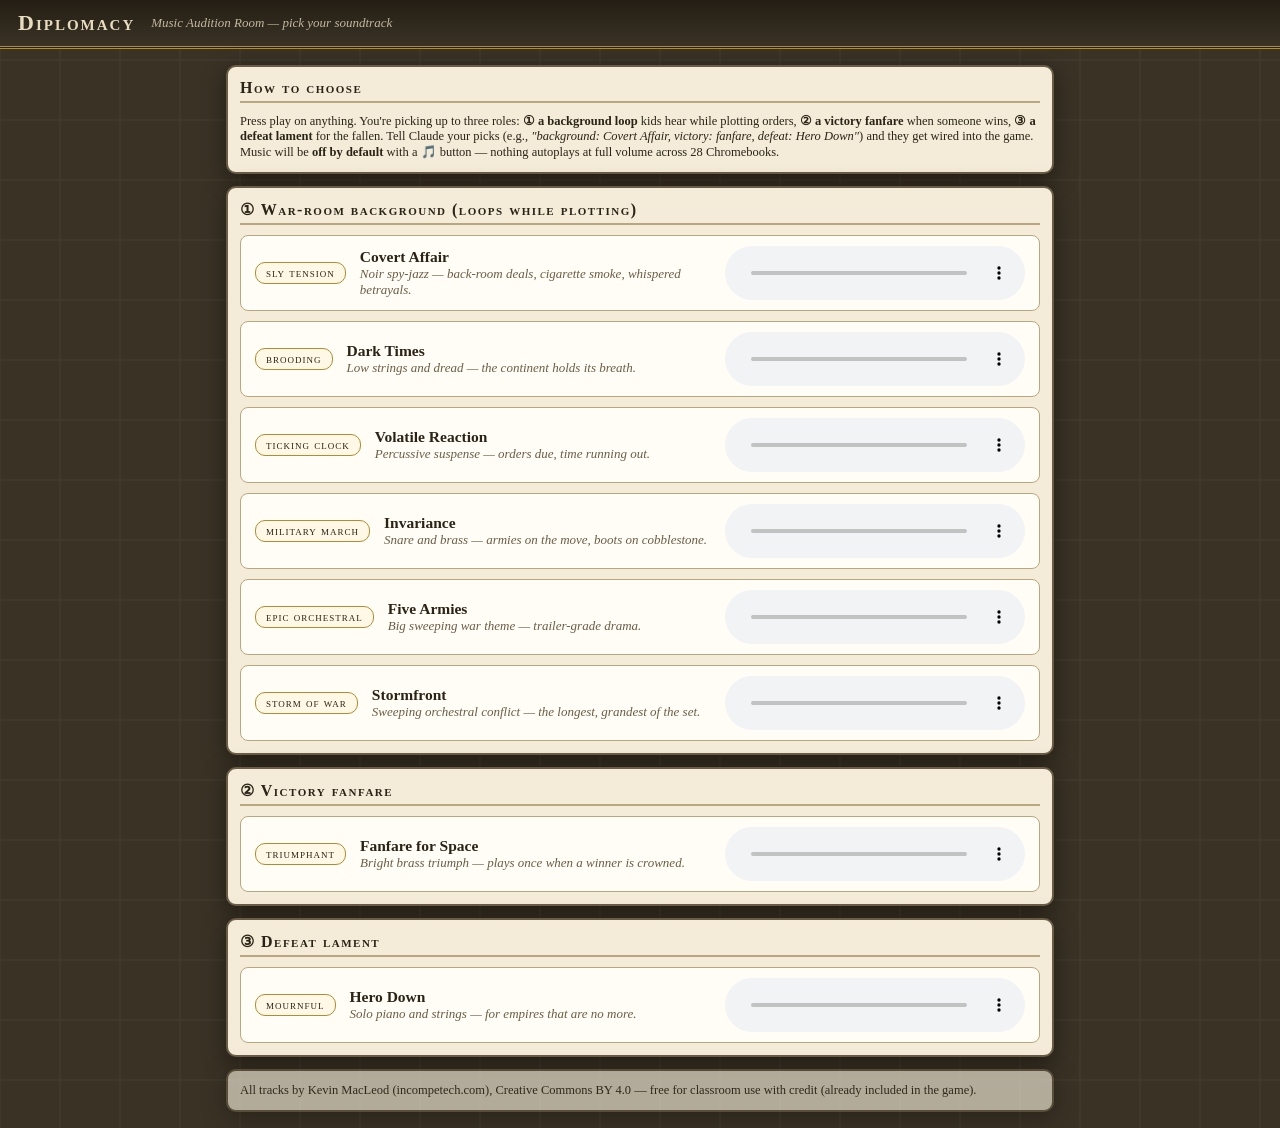
==== music.html @ abbc6f1a "Music audition room Co-Authored-By: Claude Fable 5 <noreply@anthropic.com>" ====
<!DOCTYPE html>
<html lang="en">
<head>
<meta charset="UTF-8">
<meta name="viewport" content="width=device-width, initial-scale=1.0">
<title>Diplomacy — Music Audition Room</title>
<link rel="stylesheet" href="css/style.css">
<style>
  .audwrap { max-width: 860px; margin: 0 auto; padding: 16px; display: flex; flex-direction: column; gap: 12px; }
  .trackcard { display: flex; align-items: center; gap: 14px; background: #fffdf6; border: 1px solid var(--line); border-radius: 8px; padding: 10px 14px; }
  .trackcard .info { flex: 1; min-width: 0; }
  .trackcard .tname { font-weight: bold; font-size: 15.5px; }
  .trackcard .tdesc { font-size: 13px; font-style: italic; color: #6b5d45; }
  .trackcard audio { width: 300px; }
  .moodtag { font-variant: small-caps; letter-spacing: 1px; font-size: 13px; padding: 2px 10px; border-radius: 10px; border: 1px solid var(--gold); background: #fff8e6; white-space: nowrap; }
  @media (max-width: 700px) { .trackcard { flex-direction: column; align-items: stretch; } .trackcard audio { width: 100%; } }
</style>
</head>
<body>
<header class="topbar">
  <h1>Diplomacy</h1>
  <span class="sub">Music Audition Room — pick your soundtrack</span>
</header>

<main class="audwrap">
  <div class="panel">
    <h2>How to choose</h2>
    <div class="small">
      Press play on anything. You're picking up to three roles:
      <b>① a background loop</b> kids hear while plotting orders,
      <b>② a victory fanfare</b> when someone wins,
      <b>③ a defeat lament</b> for the fallen.
      Tell Claude your picks (e.g., <i>"background: Covert Affair, victory: fanfare, defeat: Hero Down"</i>)
      and they get wired into the game. Music will be <b>off by default</b> with a 🎵 button —
      nothing autoplays at full volume across 28 Chromebooks.
    </div>
  </div>

  <div class="panel">
    <h2>① War-room background (loops while plotting)</h2>
    <div class="trackcard">
      <span class="moodtag">sly tension</span>
      <div class="info"><div class="tname">Covert Affair</div>
        <div class="tdesc">Noir spy-jazz — back-room deals, cigarette smoke, whispered betrayals.</div></div>
      <audio controls preload="none" src="audio/warroom-covert-affair.mp3"></audio>
    </div>
    <div class="trackcard">
      <span class="moodtag">brooding</span>
      <div class="info"><div class="tname">Dark Times</div>
        <div class="tdesc">Low strings and dread — the continent holds its breath.</div></div>
      <audio controls preload="none" src="audio/warroom-dark-times.mp3"></audio>
    </div>
    <div class="trackcard">
      <span class="moodtag">ticking clock</span>
      <div class="info"><div class="tname">Volatile Reaction</div>
        <div class="tdesc">Percussive suspense — orders due, time running out.</div></div>
      <audio controls preload="none" src="audio/warroom-volatile-reaction.mp3"></audio>
    </div>
    <div class="trackcard">
      <span class="moodtag">military march</span>
      <div class="info"><div class="tname">Invariance</div>
        <div class="tdesc">Snare and brass — armies on the move, boots on cobblestone.</div></div>
      <audio controls preload="none" src="audio/march-invariance.mp3"></audio>
    </div>
    <div class="trackcard">
      <span class="moodtag">epic orchestral</span>
      <div class="info"><div class="tname">Five Armies</div>
        <div class="tdesc">Big sweeping war theme — trailer-grade drama.</div></div>
      <audio controls preload="none" src="audio/battle-five-armies.mp3"></audio>
    </div>
    <div class="trackcard">
      <span class="moodtag">storm of war</span>
      <div class="info"><div class="tname">Stormfront</div>
        <div class="tdesc">Sweeping orchestral conflict — the longest, grandest of the set.</div></div>
      <audio controls preload="none" src="audio/battle-stormfront.mp3"></audio>
    </div>
  </div>

  <div class="panel">
    <h2>② Victory fanfare</h2>
    <div class="trackcard">
      <span class="moodtag">triumphant</span>
      <div class="info"><div class="tname">Fanfare for Space</div>
        <div class="tdesc">Bright brass triumph — plays once when a winner is crowned.</div></div>
      <audio controls preload="none" src="audio/victory-fanfare-for-space.mp3"></audio>
    </div>
  </div>

  <div class="panel">
    <h2>③ Defeat lament</h2>
    <div class="trackcard">
      <span class="moodtag">mournful</span>
      <div class="info"><div class="tname">Hero Down</div>
        <div class="tdesc">Solo piano and strings — for empires that are no more.</div></div>
      <audio controls preload="none" src="audio/defeat-hero-down.mp3"></audio>
    </div>
  </div>

  <div class="panel small muted">
    All tracks by Kevin MacLeod (incompetech.com), Creative Commons BY 4.0 — free for classroom use with credit (already included in the game).
  </div>
</main>
</body>
</html>
---- css/style.css ----
/* ============================================================
 * DIPLOMACY — 1901 vintage theme
 * ============================================================ */

:root {
  --ink: #2b2316;
  --paper: #f4ecd9;
  --paper-dark: #e6dabe;
  --accent: #7a1f1f;
  --gold: #b08d2e;
  --line: #b9a87f;
}

* { box-sizing: border-box; }

body {
  margin: 0;
  font-family: Georgia, 'Times New Roman', serif;
  background: #3a3225 url('data:image/svg+xml;utf8,<svg xmlns="http://www.w3.org/2000/svg" width="60" height="60" opacity="0.05"><rect width="60" height="60" fill="none" stroke="white"/></svg>');
  color: var(--ink);
}

header.topbar {
  background: linear-gradient(#241e14, #3a3225);
  color: #e8dcbf;
  padding: 10px 18px;
  display: flex;
  align-items: center;
  gap: 16px;
  flex-wrap: wrap;
  border-bottom: 3px double var(--gold);
}
header.topbar h1 {
  font-size: 22px; margin: 0; letter-spacing: 2px;
  font-variant: small-caps;
}
header.topbar .sub { font-size: 13px; opacity: .8; font-style: italic; }
.spacer { flex: 1; }

.badge {
  display: inline-block; padding: 3px 10px; border-radius: 4px;
  font-size: 13px; border: 1px solid var(--gold); background: #241e14;
}
.badge.power { font-weight: bold; letter-spacing: 1px; }
.badge.lock-on { background: #5e1f1a; border-color: #d77; }
.badge.lock-off { background: #1f4d2a; border-color: #7c7; }
.badge.phase { background: #1d2c4d; }

main.layout {
  display: grid;
  grid-template-columns: minmax(0, 1fr) 360px;
  gap: 12px;
  padding: 12px;
  max-width: 1700px;
  margin: 0 auto;
}
@media (max-width: 1000px) {
  main.layout { grid-template-columns: 1fr; }
}

.boardwrap {
  background: #5b4a8e;           /* the purple frame of the 1976 board */
  border: 3px solid #3e3263;
  border-radius: 8px;
  box-shadow: 0 6px 24px rgba(0,0,0,.45);
  padding: 10px;
}
svg.board { width: 100%; height: auto; display: block; border-radius: 3px; }

/* board element styles */
.prov { cursor: pointer; transition: filter .12s; }
.prov:hover { filter: brightness(1.08); }
.prov.hl-sel { stroke: #1d2c4d !important; stroke-width: 2 !important; filter: brightness(1.12); }
.prov.hl-target { stroke: #1f6b2a !important; stroke-width: 1.8 !important; filter: brightness(1.22); cursor: crosshair; }
.prov.hl-warn { stroke: #a33 !important; stroke-width: 1.8 !important; }
.unit.dislodged { animation: blink 1.1s infinite; }
@keyframes blink { 50% { opacity: .45; } }
.failx { font: 700 9px Georgia, serif; fill: #b3382c; }
.buildmark, .removemark { font: 700 9px Georgia, serif; fill: #1f6b2a; }
.removemark { fill: #b3382c; }

/* side panel */
.panel {
  background: var(--paper);
  border: 2px solid #6b5d45;
  border-radius: 10px;
  box-shadow: 0 6px 24px rgba(0,0,0,.45);
  padding: 12px;
  display: flex;
  flex-direction: column;
  gap: 10px;
  min-width: 0;
}
.panel h2 {
  margin: 0; font-size: 16px; font-variant: small-caps; letter-spacing: 1.5px;
  border-bottom: 2px solid var(--line); padding-bottom: 4px;
}
.tabs { display: flex; gap: 6px; }
.tabs button {
  flex: 1; padding: 6px 4px; cursor: pointer;
  font-family: inherit; font-size: 13px;
  background: var(--paper-dark); color: var(--ink);
  border: 1px solid var(--line); border-radius: 5px;
}
.tabs button.active { background: var(--ink); color: var(--paper); }

.actionbar { display: flex; flex-wrap: wrap; gap: 6px; }
button.act {
  padding: 7px 12px; cursor: pointer; font-family: inherit; font-size: 14px;
  background: #1d2c4d; color: #f4ecd9; border: 1px solid #0e1729; border-radius: 5px;
}
button.act:hover { filter: brightness(1.2); }
button.act.warn { background: #7a1f1f; }
button.act.good { background: #1f6b2a; }
button.act.ghost { background: var(--paper-dark); color: var(--ink); border-color: var(--line); }
button.act:disabled { opacity: .45; cursor: default; }

.hint {
  font-size: 13px; font-style: italic; background: #fff8e6;
  border: 1px dashed var(--gold); border-radius: 5px; padding: 7px 9px;
}

ul.orders { list-style: none; margin: 0; padding: 0; max-height: 260px; overflow-y: auto; }
ul.orders li {
  display: flex; align-items: center; gap: 8px;
  padding: 5px 7px; border-bottom: 1px solid var(--line); font-size: 14px;
}
ul.orders li .res-ok { color: #1f6b2a; font-weight: bold; }
ul.orders li .res-fail { color: #b3382c; font-weight: bold; }
ul.orders li button {
  margin-left: auto; background: none; border: none; color: #7a1f1f;
  font-size: 15px; cursor: pointer;
}
ul.orders li .note { font-size: 12px; color: #7a1f1f; font-style: italic; }

.statusline { font-size: 13px; }
.statusline .dot { display: inline-block; width: 10px; height: 10px; border-radius: 50%; margin-right: 4px; }

/* messages */
.msgs { display: flex; flex-direction: column; gap: 8px; }
.msglist { max-height: 280px; overflow-y: auto; display: flex; flex-direction: column; gap: 6px; padding: 4px; }
.msg { border-radius: 8px; padding: 6px 10px; font-size: 13.5px; max-width: 92%; border: 1px solid var(--line); }
.msg.out { align-self: flex-end; background: #e3ecdf; }
.msg.in { align-self: flex-start; background: #fff8e6; }
.msg .meta { font-size: 11px; opacity: .65; margin-bottom: 2px; }
.msgcompose { display: flex; gap: 6px; }
.msgcompose select, .msgcompose input, .msgcompose textarea {
  font-family: inherit; font-size: 13.5px; padding: 6px;
  border: 1px solid var(--line); border-radius: 5px; background: #fffdf6;
}
.msgcompose textarea { flex: 1; resize: vertical; min-height: 38px; }

/* join screen */
.joinwrap {
  min-height: 100vh; display: flex; align-items: center; justify-content: center;
  flex-direction: column; gap: 18px; padding: 20px;
}
.joincard {
  background: var(--paper); border: 3px double #6b5d45; border-radius: 12px;
  padding: 34px 40px; max-width: 460px; text-align: center;
  box-shadow: 0 10px 40px rgba(0,0,0,.6);
}
.joincard h1 { font-variant: small-caps; letter-spacing: 3px; margin: 0 0 4px; }
.joincard .tag { font-style: italic; color: #6b5d45; margin-bottom: 18px; }
.joincard input {
  width: 100%; font-size: 22px; text-align: center; letter-spacing: 3px;
  padding: 10px; border: 2px solid var(--line); border-radius: 6px;
  font-family: inherit; text-transform: uppercase; background: #fffdf6;
}
.joincard button { margin-top: 14px; width: 100%; font-size: 17px; }
.joinerr { color: #7a1f1f; font-weight: bold; min-height: 20px; margin-top: 10px; }

/* modal coast/choice picker */
.modal-back {
  position: fixed; inset: 0; background: rgba(20,15,8,.55);
  display: flex; align-items: center; justify-content: center; z-index: 50;
}
.modal {
  background: var(--paper); border: 2px solid #6b5d45; border-radius: 10px;
  padding: 20px 24px; min-width: 280px; text-align: center;
}
.modal h3 { margin: 0 0 12px; font-variant: small-caps; }
.modal .choices { display: flex; gap: 10px; justify-content: center; flex-wrap: wrap; }

/* banners */
.banner {
  padding: 9px 14px; border-radius: 6px; font-size: 14.5px;
  border: 1px solid;
}
.banner.locked { background: #f6dcd7; border-color: #b3382c; color: #5e1f1a; }
.banner.winner { background: #e9f3da; border-color: #1f6b2a; color: #1c3d12; font-weight: bold; }
.banner.info { background: #fff8e6; border-color: var(--gold); }

/* teacher dashboard bits */
table.games { width: 100%; border-collapse: collapse; font-size: 14px; }
table.games th, table.games td { border: 1px solid var(--line); padding: 6px 8px; text-align: left; }
table.games th { background: var(--paper-dark); font-variant: small-caps; }
table.games tr:hover td { background: #fff8e6; }
.codegrid { display: grid; grid-template-columns: repeat(auto-fill, minmax(150px, 1fr)); gap: 8px; }
.codecard {
  border: 1px solid var(--line); border-radius: 6px; padding: 8px; text-align: center;
  background: #fffdf6;
}
.codecard .pname { font-variant: small-caps; font-weight: bold; font-size: 13px; }
.codecard .code { font-size: 18px; letter-spacing: 2px; font-family: 'Courier New', monospace; font-weight: bold; }
.codecard button { font-size: 11px; margin-top: 4px; }
.mono { font-family: 'Courier New', monospace; }
.small { font-size: 12.5px; }
.muted { opacity: .65; }
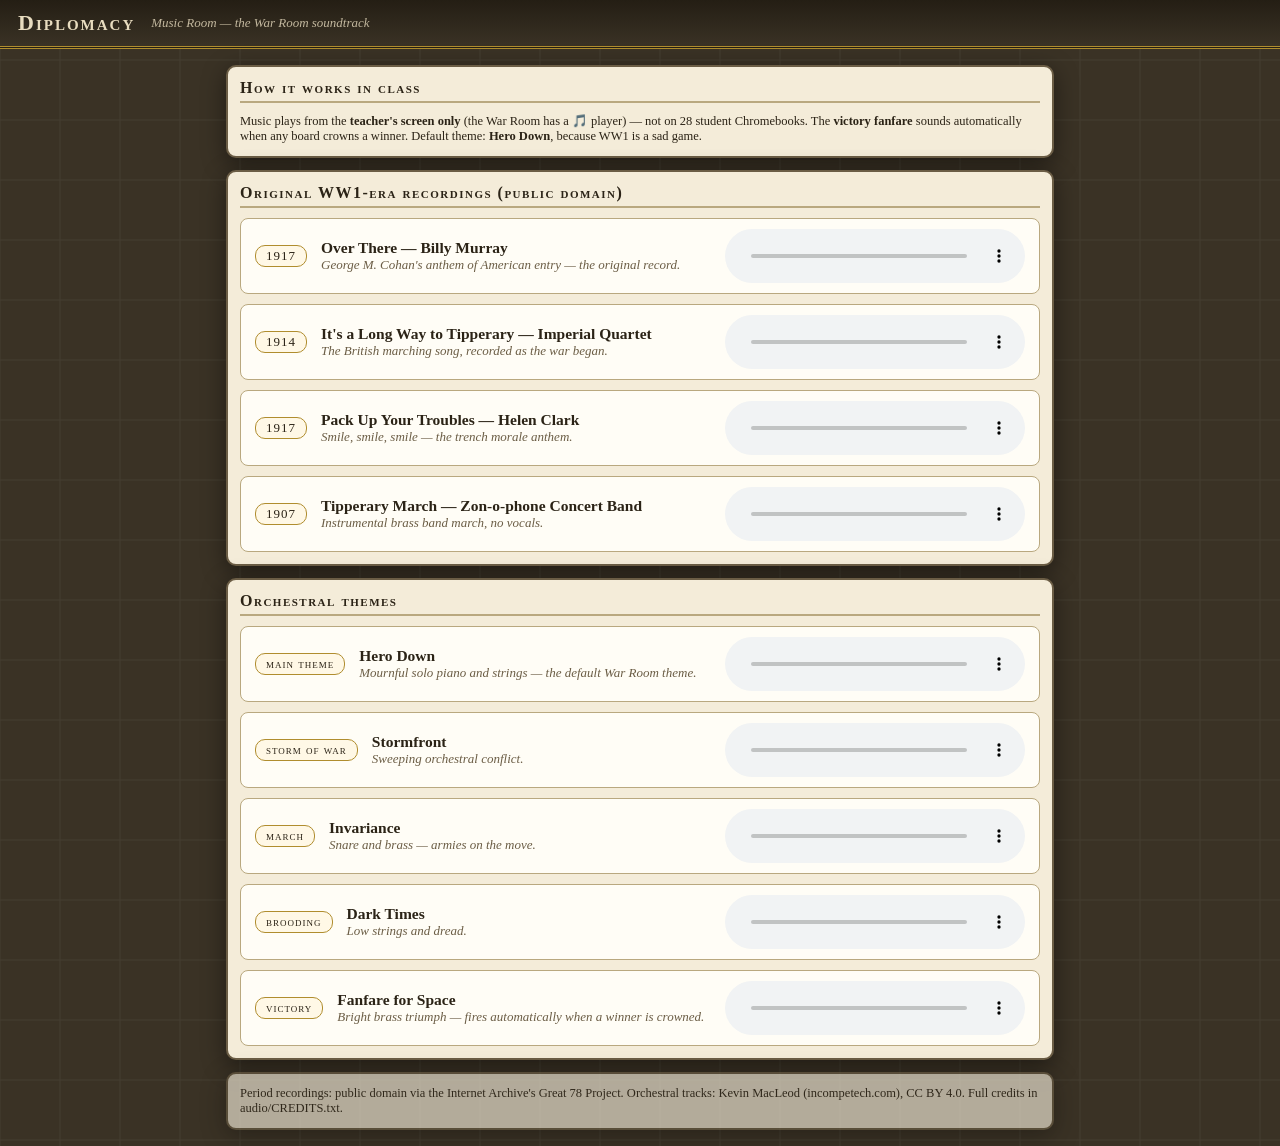
==== commit ec174b3d: "War Room music player: Hero Down main theme, period songs, auto victory fanfare; teacher screen only" ====
--- a/music.html
+++ b/music.html
@@ -3,7 +3,7 @@
 <head>
 <meta charset="UTF-8">
 <meta name="viewport" content="width=device-width, initial-scale=1.0">
-<title>Diplomacy — Music Audition Room</title>
+<title>Diplomacy — Music Room</title>
 <link rel="stylesheet" href="css/style.css">
 <style>
   .audwrap { max-width: 860px; margin: 0 auto; padding: 16px; display: flex; flex-direction: column; gap: 12px; }
@@ -19,85 +19,84 @@
 <body>
 <header class="topbar">
   <h1>Diplomacy</h1>
-  <span class="sub">Music Audition Room — pick your soundtrack</span>
+  <span class="sub">Music Room — the War Room soundtrack</span>
 </header>
 
 <main class="audwrap">
   <div class="panel">
-    <h2>How to choose</h2>
+    <h2>How it works in class</h2>
     <div class="small">
-      Press play on anything. You're picking up to three roles:
-      <b>① a background loop</b> kids hear while plotting orders,
-      <b>② a victory fanfare</b> when someone wins,
-      <b>③ a defeat lament</b> for the fallen.
-      Tell Claude your picks (e.g., <i>"background: Covert Affair, victory: fanfare, defeat: Hero Down"</i>)
-      and they get wired into the game. Music will be <b>off by default</b> with a 🎵 button —
-      nothing autoplays at full volume across 28 Chromebooks.
+      Music plays from the <b>teacher's screen only</b> (the War Room has a 🎵 player) —
+      not on 28 student Chromebooks. The <b>victory fanfare</b> sounds automatically when
+      any board crowns a winner. Default theme: <b>Hero Down</b>, because WW1 is a sad game.
     </div>
   </div>
 
   <div class="panel">
-    <h2>① War-room background (loops while plotting)</h2>
+    <h2>Original WW1-era recordings (public domain)</h2>
     <div class="trackcard">
-      <span class="moodtag">sly tension</span>
-      <div class="info"><div class="tname">Covert Affair</div>
-        <div class="tdesc">Noir spy-jazz — back-room deals, cigarette smoke, whispered betrayals.</div></div>
-      <audio controls preload="none" src="audio/warroom-covert-affair.mp3"></audio>
+      <span class="moodtag">1917</span>
+      <div class="info"><div class="tname">Over There — Billy Murray</div>
+        <div class="tdesc">George M. Cohan's anthem of American entry — the original record.</div></div>
+      <audio controls preload="none" src="audio/period-over-there-billy-murray-1917.mp3"></audio>
+    </div>
+    <div class="trackcard">
+      <span class="moodtag">1914</span>
+      <div class="info"><div class="tname">It's a Long Way to Tipperary — Imperial Quartet</div>
+        <div class="tdesc">The British marching song, recorded as the war began.</div></div>
+      <audio controls preload="none" src="audio/period-tipperary-imperial-quartet-1914.mp3"></audio>
+    </div>
+    <div class="trackcard">
+      <span class="moodtag">1917</span>
+      <div class="info"><div class="tname">Pack Up Your Troubles — Helen Clark</div>
+        <div class="tdesc">Smile, smile, smile — the trench morale anthem.</div></div>
+      <audio controls preload="none" src="audio/period-pack-up-your-troubles-1917.mp3"></audio>
+    </div>
+    <div class="trackcard">
+      <span class="moodtag">1907</span>
+      <div class="info"><div class="tname">Tipperary March — Zon-o-phone Concert Band</div>
+        <div class="tdesc">Instrumental brass band march, no vocals.</div></div>
+      <audio controls preload="none" src="audio/period-tipperary-march-band-1907.mp3"></audio>
+    </div>
+  </div>
+
+  <div class="panel">
+    <h2>Orchestral themes</h2>
+    <div class="trackcard">
+      <span class="moodtag">main theme</span>
+      <div class="info"><div class="tname">Hero Down</div>
+        <div class="tdesc">Mournful solo piano and strings — the default War Room theme.</div></div>
+      <audio controls preload="none" src="audio/defeat-hero-down.mp3"></audio>
+    </div>
+    <div class="trackcard">
+      <span class="moodtag">storm of war</span>
+      <div class="info"><div class="tname">Stormfront</div>
+        <div class="tdesc">Sweeping orchestral conflict.</div></div>
+      <audio controls preload="none" src="audio/battle-stormfront.mp3"></audio>
+    </div>
+    <div class="trackcard">
+      <span class="moodtag">march</span>
+      <div class="info"><div class="tname">Invariance</div>
+        <div class="tdesc">Snare and brass — armies on the move.</div></div>
+      <audio controls preload="none" src="audio/march-invariance.mp3"></audio>
     </div>
     <div class="trackcard">
       <span class="moodtag">brooding</span>
       <div class="info"><div class="tname">Dark Times</div>
-        <div class="tdesc">Low strings and dread — the continent holds its breath.</div></div>
+        <div class="tdesc">Low strings and dread.</div></div>
       <audio controls preload="none" src="audio/warroom-dark-times.mp3"></audio>
     </div>
     <div class="trackcard">
-      <span class="moodtag">ticking clock</span>
-      <div class="info"><div class="tname">Volatile Reaction</div>
-        <div class="tdesc">Percussive suspense — orders due, time running out.</div></div>
-      <audio controls preload="none" src="audio/warroom-volatile-reaction.mp3"></audio>
-    </div>
-    <div class="trackcard">
-      <span class="moodtag">military march</span>
-      <div class="info"><div class="tname">Invariance</div>
-        <div class="tdesc">Snare and brass — armies on the move, boots on cobblestone.</div></div>
-      <audio controls preload="none" src="audio/march-invariance.mp3"></audio>
-    </div>
-    <div class="trackcard">
-      <span class="moodtag">epic orchestral</span>
-      <div class="info"><div class="tname">Five Armies</div>
-        <div class="tdesc">Big sweeping war theme — trailer-grade drama.</div></div>
-      <audio controls preload="none" src="audio/battle-five-armies.mp3"></audio>
-    </div>
-    <div class="trackcard">
-      <span class="moodtag">storm of war</span>
-      <div class="info"><div class="tname">Stormfront</div>
-        <div class="tdesc">Sweeping orchestral conflict — the longest, grandest of the set.</div></div>
-      <audio controls preload="none" src="audio/battle-stormfront.mp3"></audio>
-    </div>
-  </div>
-
-  <div class="panel">
-    <h2>② Victory fanfare</h2>
-    <div class="trackcard">
-      <span class="moodtag">triumphant</span>
+      <span class="moodtag">victory</span>
       <div class="info"><div class="tname">Fanfare for Space</div>
-        <div class="tdesc">Bright brass triumph — plays once when a winner is crowned.</div></div>
+        <div class="tdesc">Bright brass triumph — fires automatically when a winner is crowned.</div></div>
       <audio controls preload="none" src="audio/victory-fanfare-for-space.mp3"></audio>
     </div>
   </div>
 
-  <div class="panel">
-    <h2>③ Defeat lament</h2>
-    <div class="trackcard">
-      <span class="moodtag">mournful</span>
-      <div class="info"><div class="tname">Hero Down</div>
-        <div class="tdesc">Solo piano and strings — for empires that are no more.</div></div>
-      <audio controls preload="none" src="audio/defeat-hero-down.mp3"></audio>
-    </div>
-  </div>
-
   <div class="panel small muted">
-    All tracks by Kevin MacLeod (incompetech.com), Creative Commons BY 4.0 — free for classroom use with credit (already included in the game).
+    Period recordings: public domain via the Internet Archive's Great 78 Project.
+    Orchestral tracks: Kevin MacLeod (incompetech.com), CC BY 4.0. Full credits in audio/CREDITS.txt.
   </div>
 </main>
 </body>
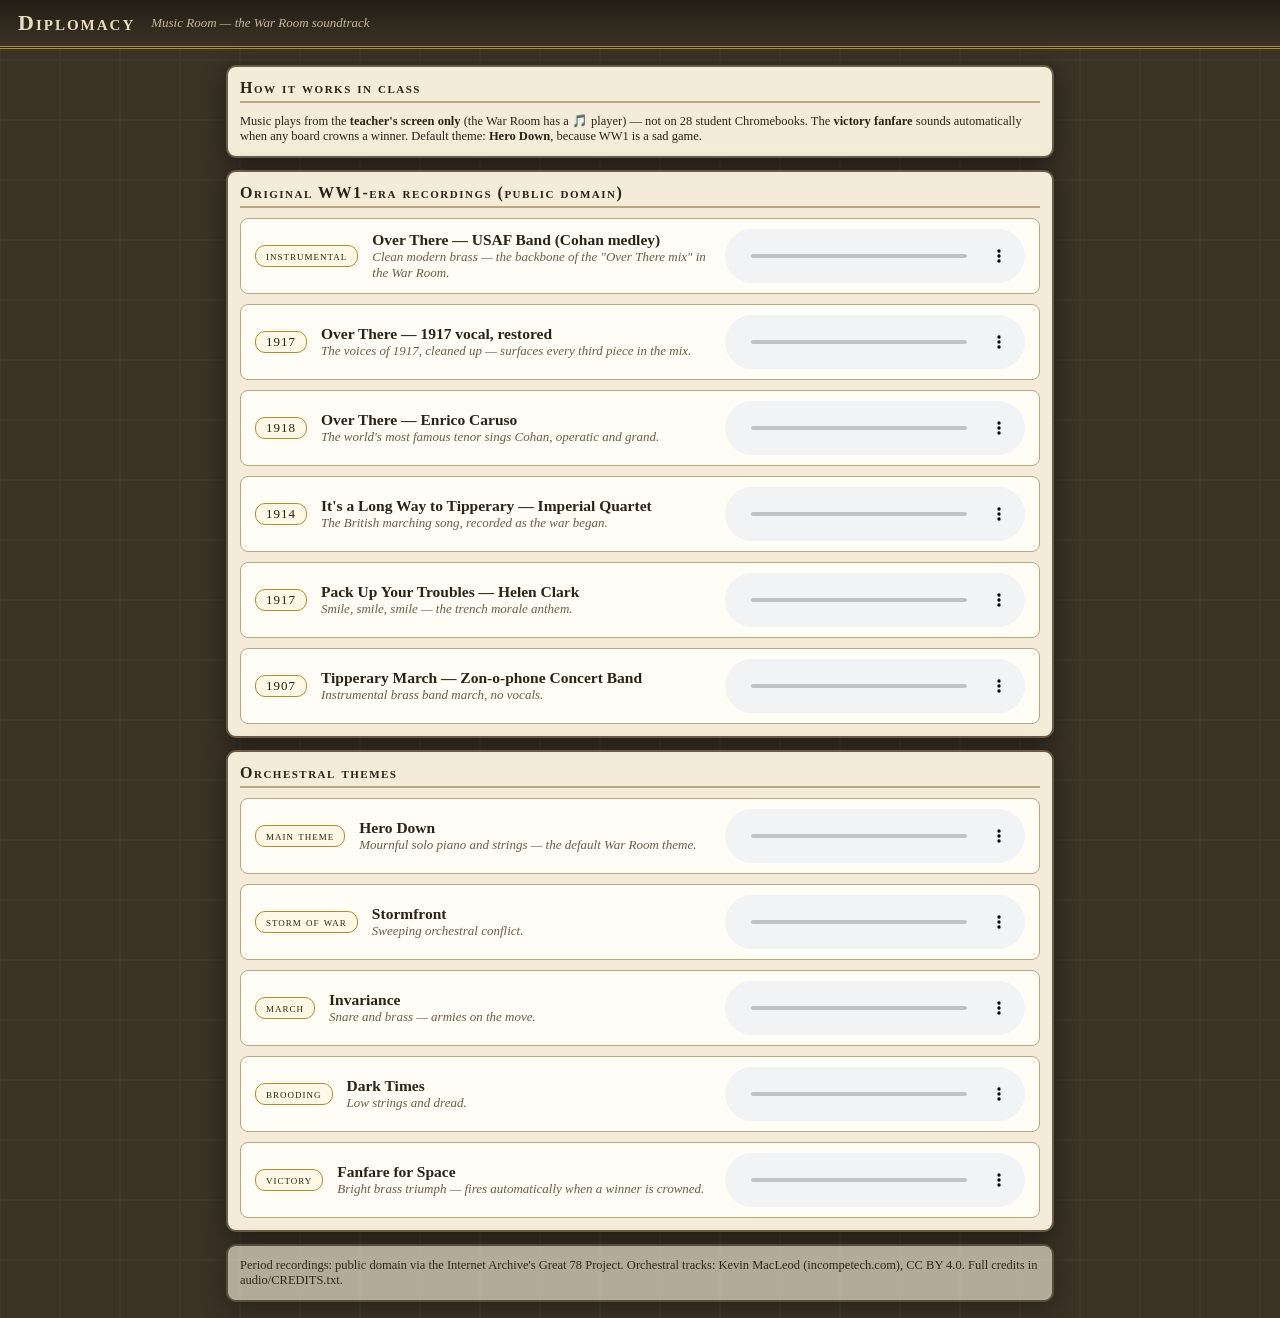
==== commit 394b5989: "Over There mix: clean USAF instrumental + restored 1917 vocal every third piece; Caruso alternate; d" ====
--- a/music.html
+++ b/music.html
@@ -35,10 +35,22 @@
   <div class="panel">
     <h2>Original WW1-era recordings (public domain)</h2>
     <div class="trackcard">
+      <span class="moodtag">instrumental</span>
+      <div class="info"><div class="tname">Over There — USAF Band (Cohan medley)</div>
+        <div class="tdesc">Clean modern brass — the backbone of the "Over There mix" in the War Room.</div></div>
+      <audio controls preload="none" src="audio/overthere-instrumental-usaf-band.mp3"></audio>
+    </div>
+    <div class="trackcard">
       <span class="moodtag">1917</span>
-      <div class="info"><div class="tname">Over There — Billy Murray</div>
-        <div class="tdesc">George M. Cohan's anthem of American entry — the original record.</div></div>
-      <audio controls preload="none" src="audio/period-over-there-billy-murray-1917.mp3"></audio>
+      <div class="info"><div class="tname">Over There — 1917 vocal, restored</div>
+        <div class="tdesc">The voices of 1917, cleaned up — surfaces every third piece in the mix.</div></div>
+      <audio controls preload="none" src="audio/overthere-vocal-1917-restored.mp3"></audio>
+    </div>
+    <div class="trackcard">
+      <span class="moodtag">1918</span>
+      <div class="info"><div class="tname">Over There — Enrico Caruso</div>
+        <div class="tdesc">The world's most famous tenor sings Cohan, operatic and grand.</div></div>
+      <audio controls preload="none" src="audio/overthere-vocal-caruso-1918.mp3"></audio>
     </div>
     <div class="trackcard">
       <span class="moodtag">1914</span>
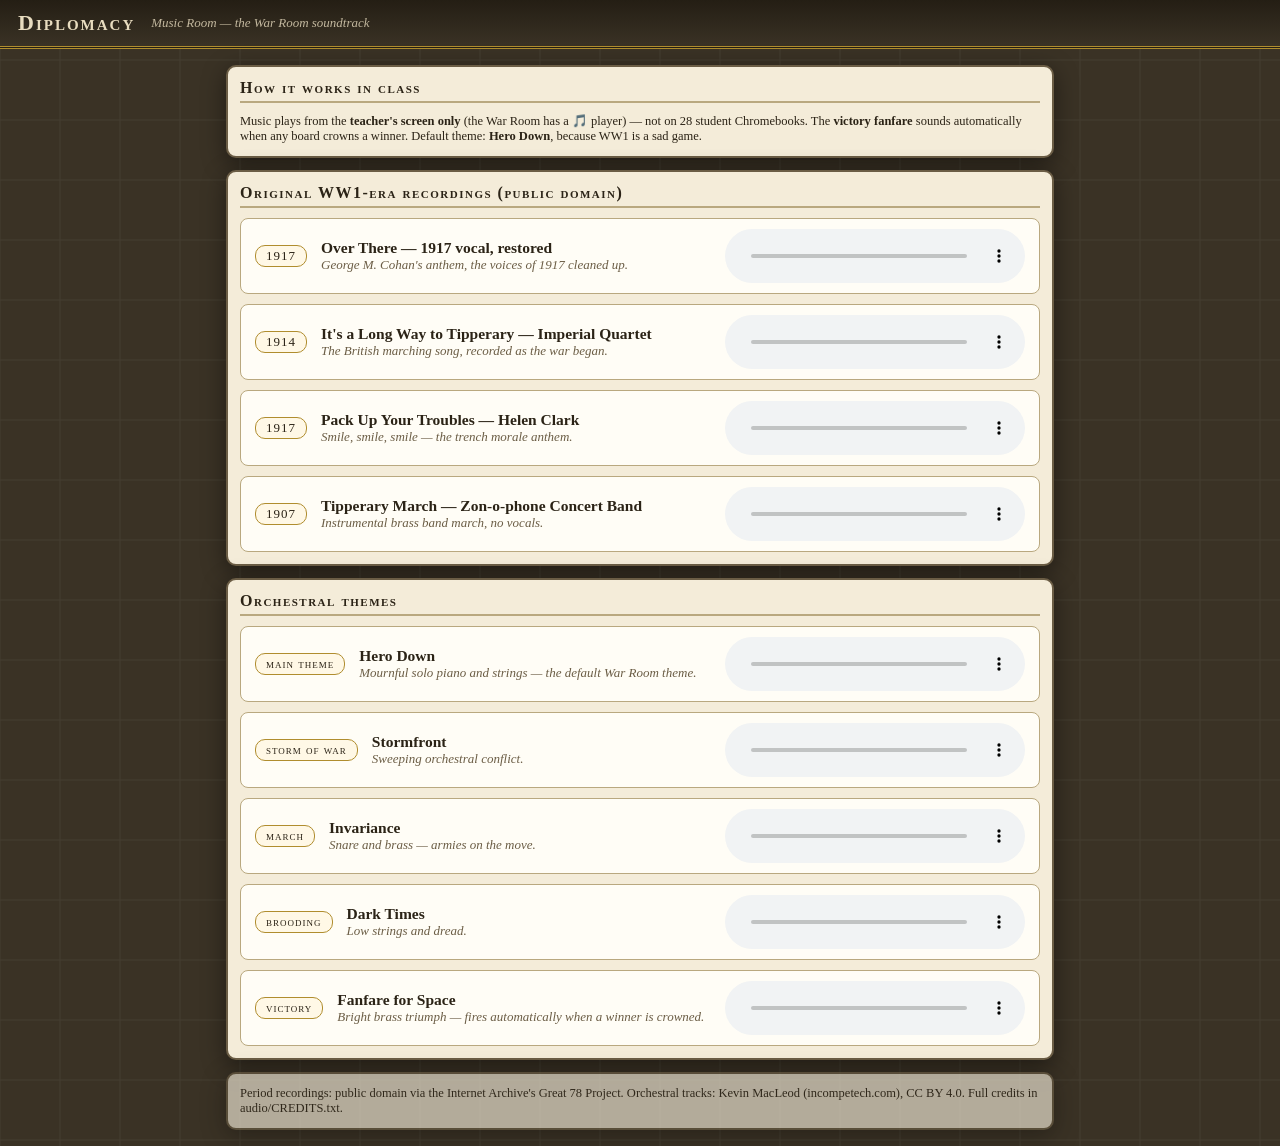
==== commit dee09b76: "Over There: keep only the restored 1917 vocal; drop medley, Caruso, and mix mode; Hero Down default " ====
--- a/music.html
+++ b/music.html
@@ -35,22 +35,10 @@
   <div class="panel">
     <h2>Original WW1-era recordings (public domain)</h2>
     <div class="trackcard">
-      <span class="moodtag">instrumental</span>
-      <div class="info"><div class="tname">Over There — USAF Band (Cohan medley)</div>
-        <div class="tdesc">Clean modern brass — the backbone of the "Over There mix" in the War Room.</div></div>
-      <audio controls preload="none" src="audio/overthere-instrumental-usaf-band.mp3"></audio>
-    </div>
-    <div class="trackcard">
       <span class="moodtag">1917</span>
       <div class="info"><div class="tname">Over There — 1917 vocal, restored</div>
-        <div class="tdesc">The voices of 1917, cleaned up — surfaces every third piece in the mix.</div></div>
+        <div class="tdesc">George M. Cohan's anthem, the voices of 1917 cleaned up.</div></div>
       <audio controls preload="none" src="audio/overthere-vocal-1917-restored.mp3"></audio>
-    </div>
-    <div class="trackcard">
-      <span class="moodtag">1918</span>
-      <div class="info"><div class="tname">Over There — Enrico Caruso</div>
-        <div class="tdesc">The world's most famous tenor sings Cohan, operatic and grand.</div></div>
-      <audio controls preload="none" src="audio/overthere-vocal-caruso-1918.mp3"></audio>
     </div>
     <div class="trackcard">
       <span class="moodtag">1914</span>
